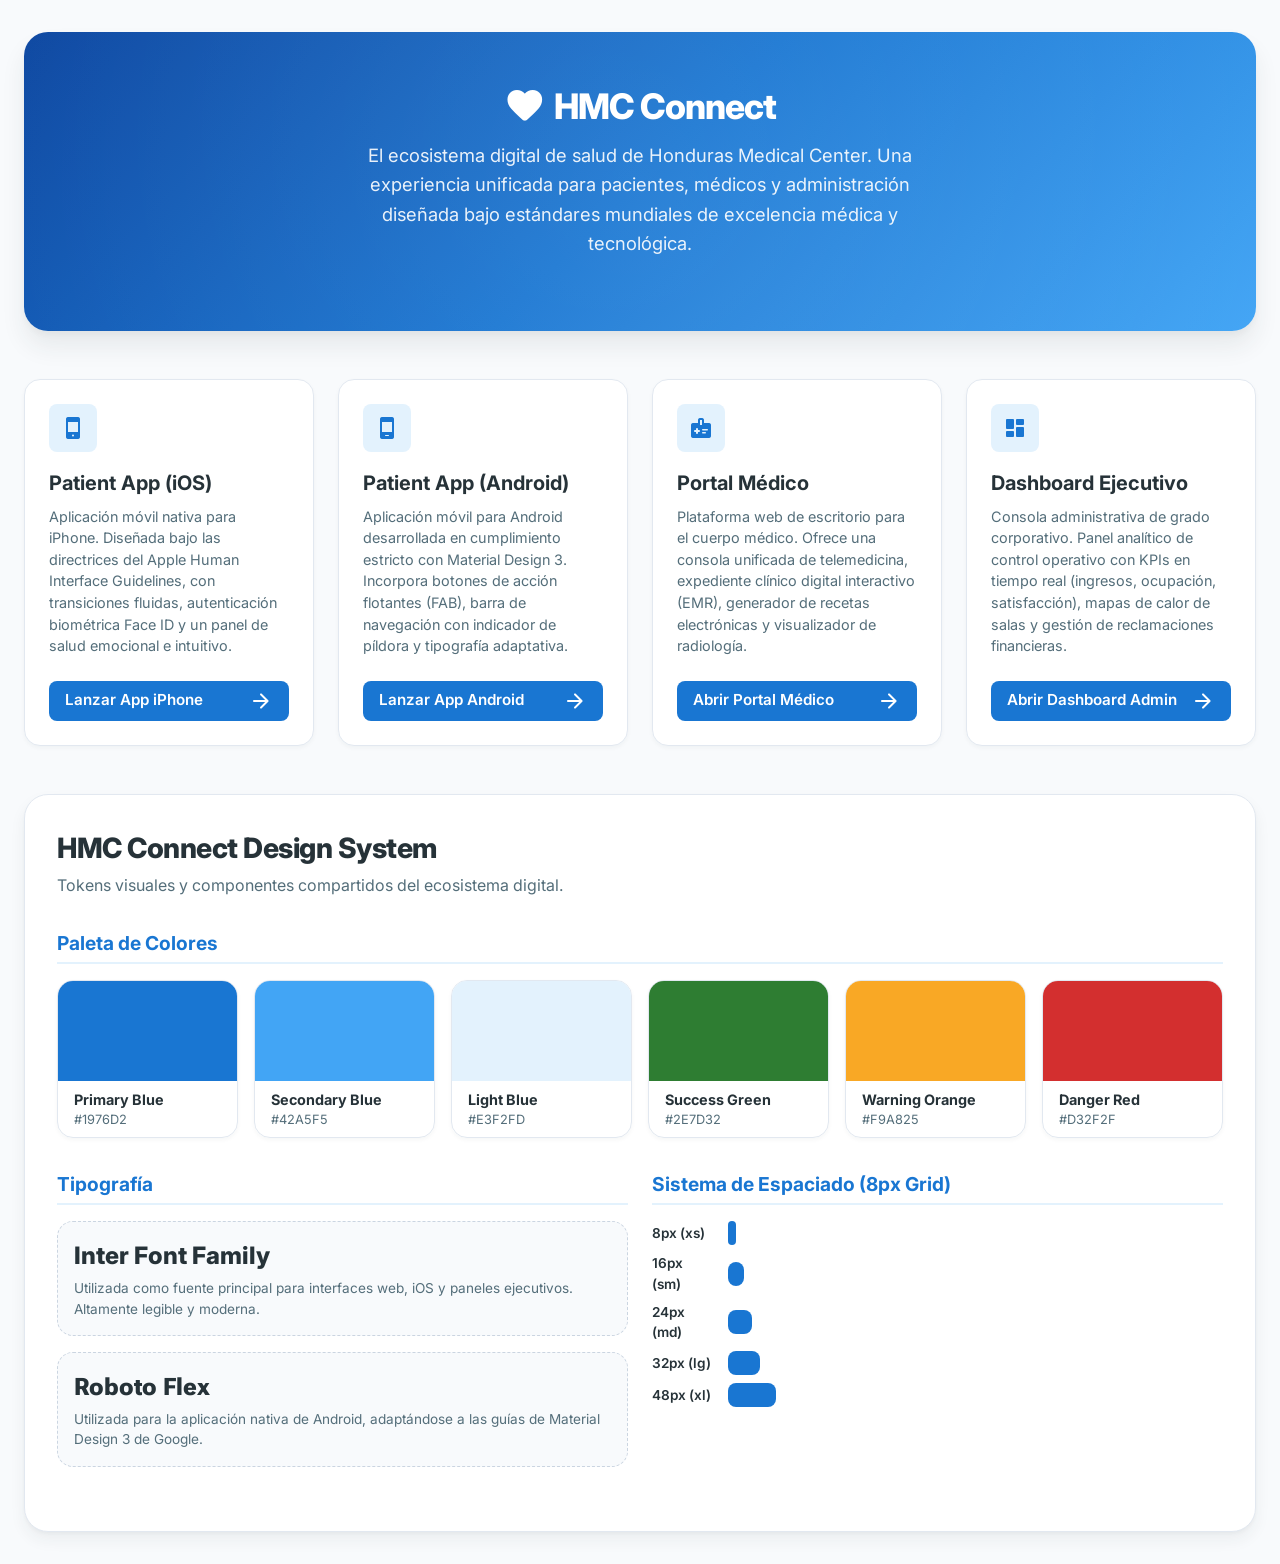
==== index.html @ 4d25a1eb "first commit" ====
<!DOCTYPE html>
<html lang="es">
<head>
  <meta charset="UTF-8">
  <meta name="viewport" content="width=device-width, initial-scale=1.0">
  <title>HMC Connect - Portal de Ecosistema Digital</title>
  <link rel="stylesheet" href="styles/base.css">
  <link rel="stylesheet" href="styles/hub.css">
</head>
<body>
  <div class="hub-container">
    <!-- Corporate Header -->
    <header class="hub-header fade-in">
      <div class="hub-logo">
        <span class="material-symbols-rounded icon">favorite</span>
        HMC Connect
      </div>
      <p class="hub-subtitle">
        El ecosistema digital de salud de Honduras Medical Center. Una experiencia unificada para pacientes, médicos y administración diseñada bajo estándares mundiales de excelencia médica y tecnológica.
      </p>
    </header>

    <!-- Platform Launcher Grid -->
    <main class="hub-grid slide-up">
      <!-- iOS Patient App Card -->
      <section class="hub-card">
        <div class="hub-card-icon">
          <span class="material-symbols-rounded">phone_iphone</span>
        </div>
        <h2 class="hub-card-title">Patient App (iOS)</h2>
        <p class="hub-card-desc">
          Aplicación móvil nativa para iPhone. Diseñada bajo las directrices del Apple Human Interface Guidelines, con transiciones fluidas, autenticación biométrica Face ID y un panel de salud emocional e intuitivo.
        </p>
        <a href="mobile_ios.html" target="_blank" class="hub-card-link ripple-btn">
          Lanzar App iPhone
          <span class="material-symbols-rounded">arrow_forward</span>
        </a>
      </section>

      <!-- Android Patient App Card -->
      <section class="hub-card">
        <div class="hub-card-icon">
          <span class="material-symbols-rounded">phone_android</span>
        </div>
        <h2 class="hub-card-title">Patient App (Android)</h2>
        <p class="hub-card-desc">
          Aplicación móvil para Android desarrollada en cumplimiento estricto con Material Design 3. Incorpora botones de acción flotantes (FAB), barra de navegación con indicador de píldora y tipografía adaptativa.
        </p>
        <a href="mobile_android.html" target="_blank" class="hub-card-link ripple-btn">
          Lanzar App Android
          <span class="material-symbols-rounded">arrow_forward</span>
        </a>
      </section>

      <!-- Physician Portal Card -->
      <section class="hub-card">
        <div class="hub-card-icon">
          <span class="material-symbols-rounded">medical_information</span>
        </div>
        <h2 class="hub-card-title">Portal Médico</h2>
        <p class="hub-card-desc">
          Plataforma web de escritorio para el cuerpo médico. Ofrece una consola unificada de telemedicina, expediente clínico digital interactivo (EMR), generador de recetas electrónicas y visualizador de radiología.
        </p>
        <a href="physician_portal.html" target="_blank" class="hub-card-link ripple-btn">
          Abrir Portal Médico
          <span class="material-symbols-rounded">arrow_forward</span>
        </a>
      </section>

      <!-- Admin Dashboard Card -->
      <section class="hub-card">
        <div class="hub-card-icon">
          <span class="material-symbols-rounded">dashboard</span>
        </div>
        <h2 class="hub-card-title">Dashboard Ejecutivo</h2>
        <p class="hub-card-desc">
          Consola administrativa de grado corporativo. Panel analítico de control operativo con KPIs en tiempo real (ingresos, ocupación, satisfacción), mapas de calor de salas y gestión de reclamaciones financieras.
        </p>
        <a href="admin_dashboard.html" target="_blank" class="hub-card-link ripple-btn">
          Abrir Dashboard Admin
          <span class="material-symbols-rounded">arrow_forward</span>
        </a>
      </section>
    </main>

    <!-- Design System Section -->
    <section class="ds-panel slide-up" style="animation-delay: 0.2s;">
      <h2 class="ds-title">HMC Connect Design System</h2>
      <p class="ds-subtitle">Tokens visuales y componentes compartidos del ecosistema digital.</p>

      <!-- Color Swatches -->
      <h3 class="ds-section-title">Paleta de Colores</h3>
      <div class="ds-color-grid">
        <div class="ds-color-card">
          <div class="ds-color-block" style="background-color: #1976D2;"></div>
          <div class="ds-color-info">
            <div class="ds-color-name">Primary Blue</div>
            <div class="ds-color-hex">#1976D2</div>
          </div>
        </div>
        <div class="ds-color-card">
          <div class="ds-color-block" style="background-color: #42A5F5;"></div>
          <div class="ds-color-info">
            <div class="ds-color-name">Secondary Blue</div>
            <div class="ds-color-hex">#42A5F5</div>
          </div>
        </div>
        <div class="ds-color-card">
          <div class="ds-color-block" style="background-color: #E3F2FD;"></div>
          <div class="ds-color-info">
            <div class="ds-color-name">Light Blue</div>
            <div class="ds-color-hex">#E3F2FD</div>
          </div>
        </div>
        <div class="ds-color-card">
          <div class="ds-color-block" style="background-color: #2E7D32;"></div>
          <div class="ds-color-info">
            <div class="ds-color-name">Success Green</div>
            <div class="ds-color-hex">#2E7D32</div>
          </div>
        </div>
        <div class="ds-color-card">
          <div class="ds-color-block" style="background-color: #F9A825;"></div>
          <div class="ds-color-info">
            <div class="ds-color-name">Warning Orange</div>
            <div class="ds-color-hex">#F9A825</div>
          </div>
        </div>
        <div class="ds-color-card">
          <div class="ds-color-block" style="background-color: #D32F2F;"></div>
          <div class="ds-color-info">
            <div class="ds-color-name">Danger Red</div>
            <div class="ds-color-hex">#D32F2F</div>
          </div>
        </div>
      </div>

      <!-- Typography and Spacing -->
      <div class="ds-typo-grid">
        <div>
          <h3 class="ds-section-title">Tipografía</h3>
          <div class="ds-sample-box mb-md">
            <div class="ds-font-title" style="font-family: var(--font-inter);">Inter Font Family</div>
            <div class="ds-font-sub">Utilizada como fuente principal para interfaces web, iOS y paneles ejecutivos. Altamente legible y moderna.</div>
          </div>
          <div class="ds-sample-box">
            <div class="ds-font-title" style="font-family: var(--font-roboto);">Roboto Flex</div>
            <div class="ds-font-sub">Utilizada para la aplicación nativa de Android, adaptándose a las guías de Material Design 3 de Google.</div>
          </div>
        </div>
        <div>
          <h3 class="ds-section-title">Sistema de Espaciado (8px Grid)</h3>
          <div class="ds-spacer-list">
            <div class="ds-spacer-item">
              <span style="width: 60px; font-weight:600; font-size:0.85rem;">8px (xs)</span>
              <div class="ds-spacer-bar" style="width: 8px;"></div>
            </div>
            <div class="ds-spacer-item">
              <span style="width: 60px; font-weight:600; font-size:0.85rem;">16px (sm)</span>
              <div class="ds-spacer-bar" style="width: 16px;"></div>
            </div>
            <div class="ds-spacer-item">
              <span style="width: 60px; font-weight:600; font-size:0.85rem;">24px (md)</span>
              <div class="ds-spacer-bar" style="width: 24px;"></div>
            </div>
            <div class="ds-spacer-item">
              <span style="width: 60px; font-weight:600; font-size:0.85rem;">32px (lg)</span>
              <div class="ds-spacer-bar" style="width: 32px;"></div>
            </div>
            <div class="ds-spacer-item">
              <span style="width: 60px; font-weight:600; font-size:0.85rem;">48px (xl)</span>
              <div class="ds-spacer-bar" style="width: 48px;"></div>
            </div>
          </div>
        </div>
      </div>
    </section>
  </div>
</body>
</html>
---- styles/base.css ----
@import url('https://fonts.googleapis.com/css2?family=Inter:wght@300;400;500;600;700;800&family=Roboto+Flex:opsz,wght@8..144,100..1000&family=Material+Symbols+Rounded:opsz,wght,FILL,GRAD@20..48,100..700,0..1,-50..200&display=swap');

:root {
  /* HMC Connect Premium Color Palette */
  --primary-blue: #1976D2;
  --secondary-blue: #42A5F5;
  --light-blue: #E3F2FD;
  --success-green: #2E7D32;
  --warning-orange: #F9A825;
  --danger-red: #D32F2F;
  --bg-gray: #F8FAFC;
  --card-bg: #FFFFFF;
  --text-dark: #263238;
  --text-muted: #546E7A;
  --border-color: #E2E8F0;
  
  /* Alert/Status Subtle Tints */
  --success-light: #E8F5E9;
  --warning-light: #FFF8E1;
  --danger-light: #FFEBEE;
  
  /* Elevating Shadows */
  --shadow-sm: 0 2px 4px rgba(38, 50, 56, 0.04);
  --shadow-md: 0 8px 16px rgba(38, 50, 56, 0.06), 0 2px 4px rgba(38, 50, 56, 0.04);
  --shadow-lg: 0 16px 24px rgba(38, 50, 56, 0.08), 0 4px 8px rgba(38, 50, 56, 0.04);
  --shadow-premium: 0 20px 40px rgba(25, 118, 210, 0.08), 0 1px 3px rgba(0,0,0,0.02);
  
  /* Design System Spacing (8px Grid) */
  --space-xs: 4px;
  --space-sm: 8px;
  --space-md: 16px;
  --space-lg: 24px;
  --space-xl: 32px;
  --space-xxl: 48px;
  
  /* Borders & Radius */
  --radius-sm: 8px;
  --radius-md: 16px;
  --radius-lg: 24px;
  --radius-xl: 32px;
  
  /* Font Families */
  --font-inter: 'Inter', -apple-system, BlinkMacSystemFont, sans-serif;
  --font-roboto: 'Roboto Flex', sans-serif;
  
  /* Grid settings */
  --max-width: 1440px;
}

/* Base Styles & Resets */
*, *::before, *::after {
  box-sizing: border-box;
  margin: 0;
  padding: 0;
}

body {
  font-family: var(--font-inter);
  background-color: var(--bg-gray);
  color: var(--text-dark);
  -webkit-font-smoothing: antialiased;
  -moz-osx-font-smoothing: grayscale;
  line-height: 1.5;
  overflow-x: hidden;
}

button, input, select, textarea {
  font-family: inherit;
  font-size: inherit;
  border: none;
  outline: none;
}

button {
  cursor: pointer;
  background: none;
  transition: all 0.25s cubic-bezier(0.4, 0, 0.2, 1);
}

a {
  text-decoration: none;
  color: inherit;
}

/* Glassmorphism Utilities */
.glass {
  background: rgba(255, 255, 255, 0.7);
  backdrop-filter: blur(16px) saturate(120%);
  -webkit-backdrop-filter: blur(16px) saturate(120%);
  border: 1px solid rgba(255, 255, 255, 0.4);
}

.glass-dark {
  background: rgba(38, 50, 56, 0.8);
  backdrop-filter: blur(20px);
  -webkit-backdrop-filter: blur(20px);
  border: 1px solid rgba(255, 255, 255, 0.1);
}

/* Skeleton Loading Animation */
.skeleton {
  background: linear-gradient(90deg, #F1F5F9 25%, #E2E8F0 50%, #F1F5F9 75%);
  background-size: 200% 100%;
  animation: skeleton-loading 1.5s infinite;
  border-radius: var(--radius-sm);
}

@keyframes skeleton-loading {
  0% { background-position: 200% 0; }
  100% { background-position: -200% 0; }
}

/* Heartbeat / Vitals Animation */
@keyframes heartbeat {
  0% { transform: scale(1); }
  14% { transform: scale(1.12); }
  28% { transform: scale(1); }
  42% { transform: scale(1.12); }
  70% { transform: scale(1); }
}

.pulse-icon {
  animation: heartbeat 1.8s infinite ease-in-out;
}

/* Page / Panel Transitions */
.fade-in {
  animation: fadeIn 0.4s cubic-bezier(0.4, 0, 0.2, 1) forwards;
}

.slide-up {
  animation: slideUp 0.5s cubic-bezier(0.16, 1, 0.3, 1) forwards;
}

.slide-in-right {
  animation: slideInRight 0.4s cubic-bezier(0.16, 1, 0.3, 1) forwards;
}

@keyframes fadeIn {
  from { opacity: 0; }
  to { opacity: 1; }
}

@keyframes slideUp {
  from { opacity: 0; transform: translateY(20px); }
  to { opacity: 1; transform: translateY(0); }
}

@keyframes slideInRight {
  from { opacity: 0; transform: translateX(30px); }
  to { opacity: 1; transform: translateX(0); }
}

/* Ripple Animation Utility */
.ripple-btn {
  position: relative;
  overflow: hidden;
}

.ripple-btn::after {
  content: "";
  position: absolute;
  top: 50%;
  left: 50%;
  width: 0;
  height: 0;
  background: rgba(255, 255, 255, 0.3);
  border-radius: 50%;
  transform: translate(-50%, -50%);
  opacity: 0;
  transition: width 0.6s, height 0.6s, opacity 0.6s;
}

.ripple-btn:active::after {
  width: 300px;
  height: 300px;
  opacity: 1;
  transition: 0s;
}

/* Standard Spacing Classes */
.mb-xs { margin-bottom: var(--space-xs); }
.mb-sm { margin-bottom: var(--space-sm); }
.mb-md { margin-bottom: var(--space-md); }
.mb-lg { margin-bottom: var(--space-lg); }
.mb-xl { margin-bottom: var(--space-xl); }

.mt-sm { margin-top: var(--space-sm); }
.mt-md { margin-top: var(--space-md); }
.mt-lg { margin-top: var(--space-lg); }

.p-md { padding: var(--space-md); }
.p-lg { padding: var(--space-lg); }

/* Custom Scrollbar for Premium Feel */
::-webkit-scrollbar {
  width: 6px;
  height: 6px;
}
::-webkit-scrollbar-track {
  background: transparent;
}
::-webkit-scrollbar-thumb {
  background: #CBD5E1;
  border-radius: 4px;
}
::-webkit-scrollbar-thumb:hover {
  background: #94A3B8;
}

/* Material Symbols Adjustments */
.material-symbols-rounded {
  font-variation-settings: 'FILL' 1, 'wght' 400, 'GRAD' 0, 'opsz' 24;
  vertical-align: middle;
}
.material-symbols-rounded.outlined {
  font-variation-settings: 'FILL' 0, 'wght' 400, 'GRAD' 0, 'opsz' 24;
}
---- styles/hub.css ----
/* HMC Connect Launchpad / Hub CSS */
body {
  font-family: var(--font-inter);
  background-color: var(--bg-gray);
  color: var(--text-dark);
}

.hub-container {
  max-width: var(--max-width);
  margin: 0 auto;
  padding: var(--space-xl) var(--space-lg);
}

/* Header & Hero Section */
.hub-header {
  text-align: center;
  margin-bottom: var(--space-xxl);
  padding: var(--space-xxl) var(--space-lg);
  background: linear-gradient(135deg, #0D47A1 0%, #1976D2 50%, #42A5F5 100%);
  border-radius: var(--radius-lg);
  color: #FFFFFF;
  position: relative;
  overflow: hidden;
  box-shadow: var(--shadow-lg);
}

.hub-header::before {
  content: "";
  position: absolute;
  top: -50%;
  left: -50%;
  width: 200%;
  height: 200%;
  background: radial-gradient(circle, rgba(255,255,255,0.08) 0%, transparent 60%);
  pointer-events: none;
}

.hub-logo {
  font-size: 2.2rem;
  font-weight: 800;
  letter-spacing: -1px;
  margin-bottom: var(--space-sm);
  display: flex;
  align-items: center;
  justify-content: center;
  gap: var(--space-sm);
}

.hub-logo span.icon {
  font-size: 2.6rem;
  color: #FFFFFF;
  animation: heartbeat 2s infinite ease-in-out;
}

.hub-subtitle {
  font-size: 1.15rem;
  font-weight: 400;
  opacity: 0.9;
  max-width: 600px;
  margin: 0 auto var(--space-lg);
  line-height: 1.6;
}

/* App Grid Launcher */
.hub-grid {
  display: grid;
  grid-template-columns: repeat(auto-fit, minmax(280px, 1fr));
  gap: var(--space-lg);
  margin-bottom: var(--space-xxl);
}

.hub-card {
  background: var(--card-bg);
  border-radius: var(--radius-md);
  padding: var(--space-lg);
  border: 1px solid var(--border-color);
  box-shadow: var(--shadow-sm);
  transition: all 0.3s cubic-bezier(0.4, 0, 0.2, 1);
  display: flex;
  flex-direction: column;
  position: relative;
}

.hub-card:hover {
  transform: translateY(-8px);
  box-shadow: var(--shadow-lg);
  border-color: var(--secondary-blue);
}

.hub-card-icon {
  width: 48px;
  height: 48px;
  border-radius: var(--radius-sm);
  background-color: var(--light-blue);
  color: var(--primary-blue);
  display: flex;
  align-items: center;
  justify-content: center;
  margin-bottom: var(--space-md);
}

.hub-card-title {
  font-size: 1.25rem;
  font-weight: 700;
  margin-bottom: var(--space-sm);
  color: var(--text-dark);
}

.hub-card-desc {
  font-size: 0.9rem;
  color: var(--text-muted);
  line-height: 1.5;
  margin-bottom: var(--space-lg);
  flex-grow: 1;
}

.hub-card-link {
  display: flex;
  align-items: center;
  justify-content: space-between;
  padding: var(--space-sm) var(--space-md);
  background-color: var(--primary-blue);
  color: #FFFFFF;
  border-radius: var(--radius-sm);
  font-weight: 600;
  font-size: 0.95rem;
  transition: background 0.2s ease;
}

.hub-card-link:hover {
  background-color: #1565C0;
}

/* Design System Showcase Panel */
.ds-panel {
  background-color: var(--card-bg);
  border-radius: var(--radius-lg);
  padding: var(--space-xl);
  border: 1px solid var(--border-color);
  box-shadow: var(--shadow-md);
}

.ds-title {
  font-size: 1.75rem;
  font-weight: 800;
  margin-bottom: var(--space-xs);
  letter-spacing: -0.5px;
}

.ds-subtitle {
  color: var(--text-muted);
  margin-bottom: var(--space-xl);
}

.ds-section-title {
  font-size: 1.2rem;
  font-weight: 700;
  margin-bottom: var(--space-md);
  border-bottom: 2px solid var(--light-blue);
  padding-bottom: var(--space-xs);
  color: var(--primary-blue);
}

.ds-color-grid {
  display: grid;
  grid-template-columns: repeat(auto-fill, minmax(180px, 1fr));
  gap: var(--space-md);
  margin-bottom: var(--space-xl);
}

.ds-color-card {
  border-radius: var(--radius-md);
  overflow: hidden;
  border: 1px solid var(--border-color);
  box-shadow: var(--shadow-sm);
}

.ds-color-block {
  height: 100px;
}

.ds-color-info {
  padding: var(--space-sm) var(--space-md);
}

.ds-color-name {
  font-weight: 700;
  font-size: 0.9rem;
}

.ds-color-hex {
  font-size: 0.8rem;
  color: var(--text-muted);
}

/* Typography and Spacing samples */
.ds-typo-grid {
  display: grid;
  grid-template-columns: 1fr 1fr;
  gap: var(--space-lg);
  margin-bottom: var(--space-xl);
}

@media (max-width: 768px) {
  .ds-typo-grid {
    grid-template-columns: 1fr;
  }
}

.ds-sample-box {
  padding: var(--space-md);
  background-color: var(--bg-gray);
  border-radius: var(--radius-md);
  border: 1px dashed #CBD5E1;
}

.ds-font-title {
  font-size: 1.5rem;
  font-weight: 800;
  margin-bottom: var(--space-xs);
}

.ds-font-sub {
  font-size: 0.85rem;
  color: var(--text-muted);
}

.ds-spacer-list {
  display: flex;
  flex-direction: column;
  gap: var(--space-sm);
}

.ds-spacer-item {
  display: flex;
  align-items: center;
  gap: var(--space-md);
}

.ds-spacer-bar {
  height: 24px;
  background-color: var(--primary-blue);
  border-radius: var(--radius-sm);
}
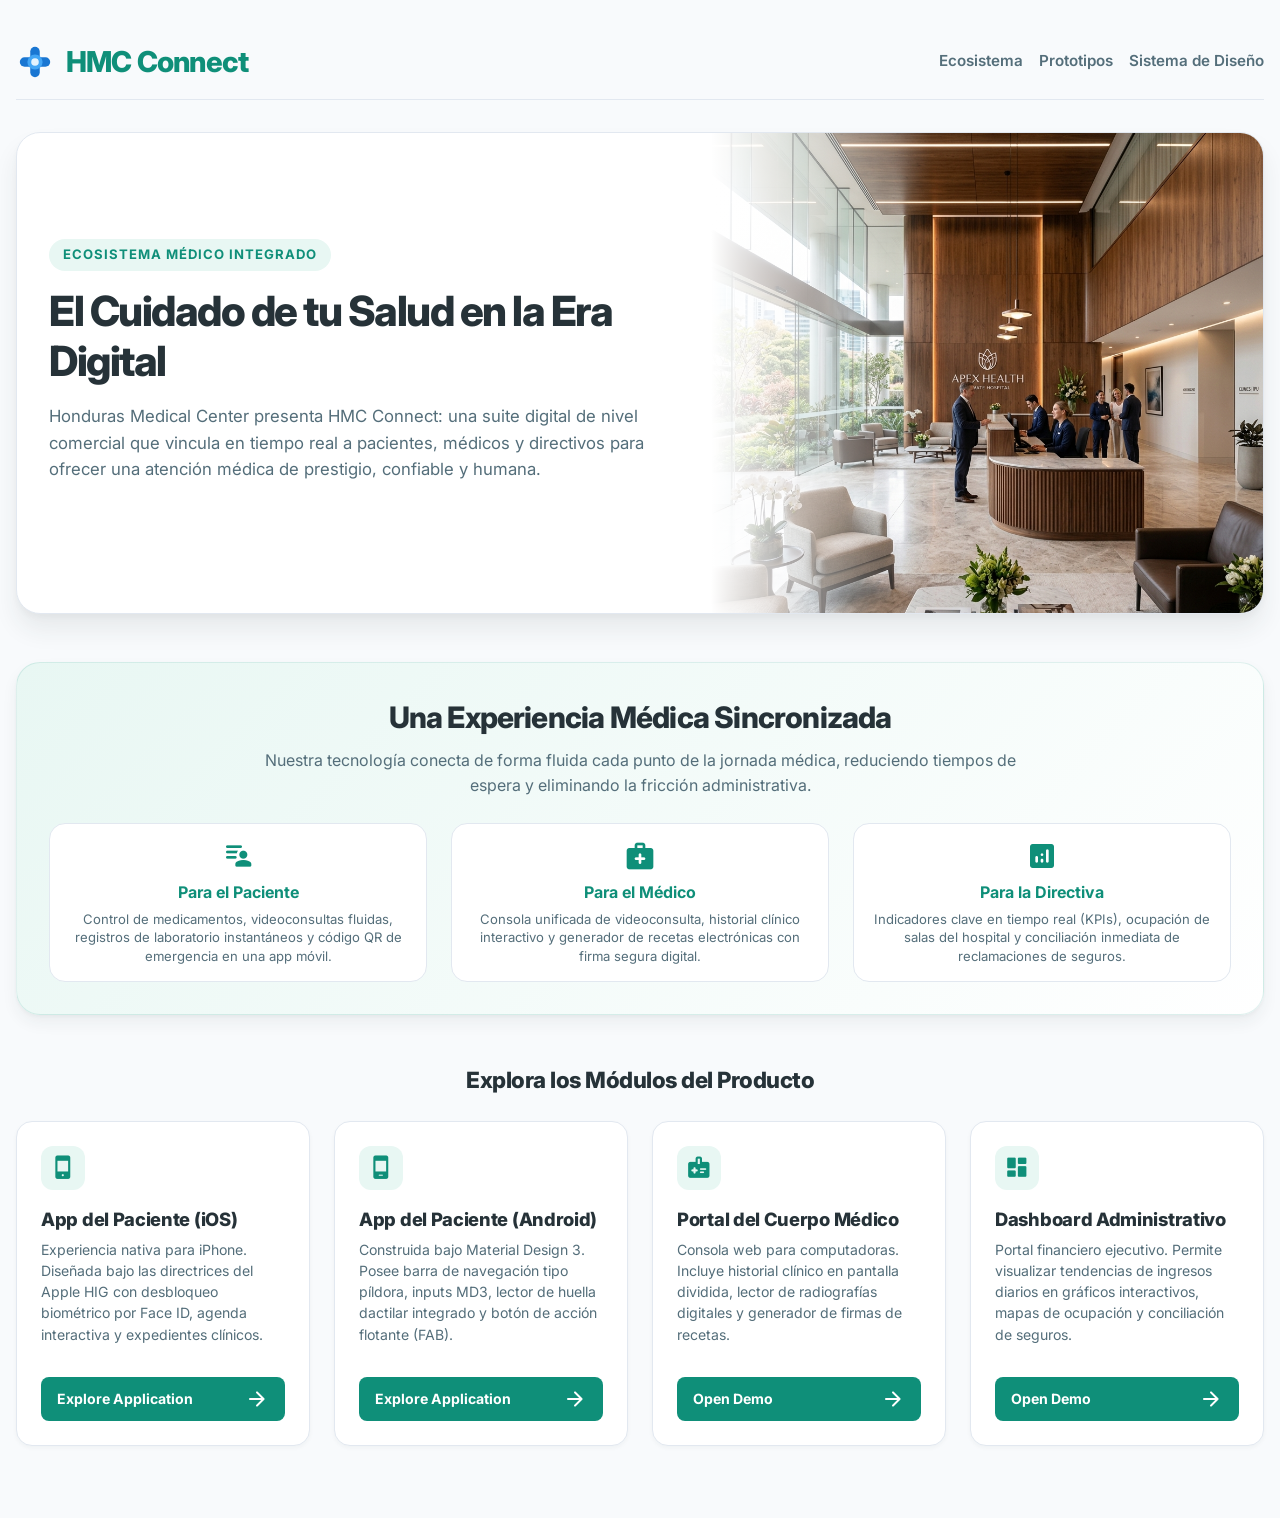
==== commit f42a6e73: "cambio de colores" ====
--- a/index.html
+++ b/index.html
@@ -3,177 +3,137 @@
 <head>
   <meta charset="UTF-8">
   <meta name="viewport" content="width=device-width, initial-scale=1.0">
-  <title>HMC Connect - Portal de Ecosistema Digital</title>
+  <title>HMC Connect - Ecosistema de Salud Digital</title>
   <link rel="stylesheet" href="styles/base.css">
   <link rel="stylesheet" href="styles/hub.css">
 </head>
 <body>
   <div class="hub-container">
-    <!-- Corporate Header -->
-    <header class="hub-header fade-in">
-      <div class="hub-logo">
-        <span class="material-symbols-rounded icon">favorite</span>
+    <!-- Premium Navigation Bar -->
+    <header class="hub-nav-bar fade-in">
+      <div class="hmc-brand-logo">
+        <svg class="hmc-logo-svg" viewBox="0 0 40 40" fill="none" xmlns="http://www.w3.org/2000/svg">
+          <!-- Premium Brand Logo: Interlocking Medical Cross and Circles -->
+          <rect x="15" y="4" width="10" height="32" rx="5" fill="#1976D2" />
+          <rect x="4" y="15" width="32" height="10" rx="5" fill="#1976D2" />
+          <circle cx="20" cy="20" r="8" fill="#42A5F5" />
+          <circle cx="20" cy="20" r="4" fill="#E3F2FD" />
+        </svg>
         HMC Connect
       </div>
-      <p class="hub-subtitle">
-        El ecosistema digital de salud de Honduras Medical Center. Una experiencia unificada para pacientes, médicos y administración diseñada bajo estándares mundiales de excelencia médica y tecnológica.
-      </p>
+      <nav class="hub-nav-links">
+        <a href="#ecosystem">Ecosistema</a>
+        <a href="#demos">Prototipos</a>
+        <a href="#design-system">Sistema de Diseño</a>
+      </nav>
     </header>
 
-    <!-- Platform Launcher Grid -->
-    <main class="hub-grid slide-up">
-      <!-- iOS Patient App Card -->
-      <section class="hub-card">
-        <div class="hub-card-icon">
-          <span class="material-symbols-rounded">phone_iphone</span>
+    <!-- Large Hero Section with Real Photography -->
+    <section class="hero-section slide-up">
+      <div class="hero-content">
+        <span class="hero-tag">Ecosistema Médico Integrado</span>
+        <h1 class="hero-headline">El Cuidado de tu Salud en la Era Digital</h1>
+        <p class="hero-description">
+          Honduras Medical Center presenta HMC Connect: una suite digital de nivel comercial que vincula en tiempo real a pacientes, médicos y directivos para ofrecer una atención médica de prestigio, confiable y humana.
+        </p>
+      </div>
+      <div class="hero-image-wrapper">
+        <img class="hero-image" src="assets/hospital_hero.png" alt="HMC Hospital Lobby">
+        <div class="hero-image-overlay"></div>
+      </div>
+    </section>
+
+    <!-- Section 1: Ecosystem Overview -->
+    <section class="connectivity-panel slide-up" id="ecosystem" style="animation-delay: 0.1s;">
+      <div class="intro-section" style="margin-bottom: var(--space-md);">
+        <h2 class="section-title">Una Experiencia Médica Sincronizada</h2>
+        <p class="section-subtitle">
+          Nuestra tecnología conecta de forma fluida cada punto de la jornada médica, reduciendo tiempos de espera y eliminando la fricción administrativa.
+        </p>
+      </div>
+      <div class="connectivity-grid">
+        <div class="conn-item">
+          <span class="material-symbols-rounded" style="font-size:2rem; color:var(--primary-blue); margin-bottom:8px;">patient_list</span>
+          <h4>Para el Paciente</h4>
+          <p>Control de medicamentos, videoconsultas fluidas, registros de laboratorio instantáneos y código QR de emergencia en una app móvil.</p>
         </div>
-        <h2 class="hub-card-title">Patient App (iOS)</h2>
-        <p class="hub-card-desc">
-          Aplicación móvil nativa para iPhone. Diseñada bajo las directrices del Apple Human Interface Guidelines, con transiciones fluidas, autenticación biométrica Face ID y un panel de salud emocional e intuitivo.
-        </p>
-        <a href="mobile_ios.html" target="_blank" class="hub-card-link ripple-btn">
-          Lanzar App iPhone
-          <span class="material-symbols-rounded">arrow_forward</span>
-        </a>
-      </section>
-
-      <!-- Android Patient App Card -->
-      <section class="hub-card">
-        <div class="hub-card-icon">
-          <span class="material-symbols-rounded">phone_android</span>
+        <div class="conn-item">
+          <span class="material-symbols-rounded" style="font-size:2rem; color:var(--primary-blue); margin-bottom:8px;">medical_services</span>
+          <h4>Para el Médico</h4>
+          <p>Consola unificada de videoconsulta, historial clínico interactivo y generador de recetas electrónicas con firma segura digital.</p>
         </div>
-        <h2 class="hub-card-title">Patient App (Android)</h2>
-        <p class="hub-card-desc">
-          Aplicación móvil para Android desarrollada en cumplimiento estricto con Material Design 3. Incorpora botones de acción flotantes (FAB), barra de navegación con indicador de píldora y tipografía adaptativa.
-        </p>
-        <a href="mobile_android.html" target="_blank" class="hub-card-link ripple-btn">
-          Lanzar App Android
-          <span class="material-symbols-rounded">arrow_forward</span>
-        </a>
-      </section>
-
-      <!-- Physician Portal Card -->
-      <section class="hub-card">
-        <div class="hub-card-icon">
-          <span class="material-symbols-rounded">medical_information</span>
-        </div>
-        <h2 class="hub-card-title">Portal Médico</h2>
-        <p class="hub-card-desc">
-          Plataforma web de escritorio para el cuerpo médico. Ofrece una consola unificada de telemedicina, expediente clínico digital interactivo (EMR), generador de recetas electrónicas y visualizador de radiología.
-        </p>
-        <a href="physician_portal.html" target="_blank" class="hub-card-link ripple-btn">
-          Abrir Portal Médico
-          <span class="material-symbols-rounded">arrow_forward</span>
-        </a>
-      </section>
-
-      <!-- Admin Dashboard Card -->
-      <section class="hub-card">
-        <div class="hub-card-icon">
-          <span class="material-symbols-rounded">dashboard</span>
-        </div>
-        <h2 class="hub-card-title">Dashboard Ejecutivo</h2>
-        <p class="hub-card-desc">
-          Consola administrativa de grado corporativo. Panel analítico de control operativo con KPIs en tiempo real (ingresos, ocupación, satisfacción), mapas de calor de salas y gestión de reclamaciones financieras.
-        </p>
-        <a href="admin_dashboard.html" target="_blank" class="hub-card-link ripple-btn">
-          Abrir Dashboard Admin
-          <span class="material-symbols-rounded">arrow_forward</span>
-        </a>
-      </section>
-    </main>
-
-    <!-- Design System Section -->
-    <section class="ds-panel slide-up" style="animation-delay: 0.2s;">
-      <h2 class="ds-title">HMC Connect Design System</h2>
-      <p class="ds-subtitle">Tokens visuales y componentes compartidos del ecosistema digital.</p>
-
-      <!-- Color Swatches -->
-      <h3 class="ds-section-title">Paleta de Colores</h3>
-      <div class="ds-color-grid">
-        <div class="ds-color-card">
-          <div class="ds-color-block" style="background-color: #1976D2;"></div>
-          <div class="ds-color-info">
-            <div class="ds-color-name">Primary Blue</div>
-            <div class="ds-color-hex">#1976D2</div>
-          </div>
-        </div>
-        <div class="ds-color-card">
-          <div class="ds-color-block" style="background-color: #42A5F5;"></div>
-          <div class="ds-color-info">
-            <div class="ds-color-name">Secondary Blue</div>
-            <div class="ds-color-hex">#42A5F5</div>
-          </div>
-        </div>
-        <div class="ds-color-card">
-          <div class="ds-color-block" style="background-color: #E3F2FD;"></div>
-          <div class="ds-color-info">
-            <div class="ds-color-name">Light Blue</div>
-            <div class="ds-color-hex">#E3F2FD</div>
-          </div>
-        </div>
-        <div class="ds-color-card">
-          <div class="ds-color-block" style="background-color: #2E7D32;"></div>
-          <div class="ds-color-info">
-            <div class="ds-color-name">Success Green</div>
-            <div class="ds-color-hex">#2E7D32</div>
-          </div>
-        </div>
-        <div class="ds-color-card">
-          <div class="ds-color-block" style="background-color: #F9A825;"></div>
-          <div class="ds-color-info">
-            <div class="ds-color-name">Warning Orange</div>
-            <div class="ds-color-hex">#F9A825</div>
-          </div>
-        </div>
-        <div class="ds-color-card">
-          <div class="ds-color-block" style="background-color: #D32F2F;"></div>
-          <div class="ds-color-info">
-            <div class="ds-color-name">Danger Red</div>
-            <div class="ds-color-hex">#D32F2F</div>
-          </div>
+        <div class="conn-item">
+          <span class="material-symbols-rounded" style="font-size:2rem; color:var(--primary-blue); margin-bottom:8px;">analytics</span>
+          <h4>Para la Directiva</h4>
+          <p>Indicadores clave en tiempo real (KPIs), ocupación de salas del hospital y conciliación inmediata de reclamaciones de seguros.</p>
         </div>
       </div>
+    </section>
 
-      <!-- Typography and Spacing -->
-      <div class="ds-typo-grid">
-        <div>
-          <h3 class="ds-section-title">Tipografía</h3>
-          <div class="ds-sample-box mb-md">
-            <div class="ds-font-title" style="font-family: var(--font-inter);">Inter Font Family</div>
-            <div class="ds-font-sub">Utilizada como fuente principal para interfaces web, iOS y paneles ejecutivos. Altamente legible y moderna.</div>
+    <!-- Section 2: Product Demos -->
+    <section id="demos" style="margin-bottom: var(--space-xxl);">
+      <h2 class="cards-row-title">Explora los Módulos del Producto</h2>
+      <main class="hub-grid">
+        <!-- iOS App -->
+        <article class="hub-card">
+          <div class="hub-card-top">
+            <div class="hub-card-icon">
+              <span class="material-symbols-rounded">phone_iphone</span>
+            </div>
+            <h3 class="hub-card-title">App del Paciente (iOS)</h3>
+            <p class="hub-card-desc">Experiencia nativa para iPhone. Diseñada bajo las directrices del Apple HIG con desbloqueo biométrico por Face ID, agenda interactiva y expedientes clínicos.</p>
           </div>
-          <div class="ds-sample-box">
-            <div class="ds-font-title" style="font-family: var(--font-roboto);">Roboto Flex</div>
-            <div class="ds-font-sub">Utilizada para la aplicación nativa de Android, adaptándose a las guías de Material Design 3 de Google.</div>
+          <a href="mobile_ios.html" target="_blank" class="hub-card-link ripple-btn">
+            Explore Application
+            <span class="material-symbols-rounded">arrow_forward</span>
+          </a>
+        </article>
+
+        <!-- Android App -->
+        <article class="hub-card">
+          <div class="hub-card-top">
+            <div class="hub-card-icon">
+              <span class="material-symbols-rounded">phone_android</span>
+            </div>
+            <h3 class="hub-card-title">App del Paciente (Android)</h3>
+            <p class="hub-card-desc">Construida bajo Material Design 3. Posee barra de navegación tipo píldora, inputs MD3, lector de huella dactilar integrado y botón de acción flotante (FAB).</p>
           </div>
-        </div>
-        <div>
-          <h3 class="ds-section-title">Sistema de Espaciado (8px Grid)</h3>
-          <div class="ds-spacer-list">
-            <div class="ds-spacer-item">
-              <span style="width: 60px; font-weight:600; font-size:0.85rem;">8px (xs)</span>
-              <div class="ds-spacer-bar" style="width: 8px;"></div>
+          <a href="mobile_android.html" target="_blank" class="hub-card-link ripple-btn">
+            Explore Application
+            <span class="material-symbols-rounded">arrow_forward</span>
+          </a>
+        </article>
+
+        <!-- Physician Portal -->
+        <article class="hub-card">
+          <div class="hub-card-top">
+            <div class="hub-card-icon">
+              <span class="material-symbols-rounded">medical_information</span>
             </div>
-            <div class="ds-spacer-item">
-              <span style="width: 60px; font-weight:600; font-size:0.85rem;">16px (sm)</span>
-              <div class="ds-spacer-bar" style="width: 16px;"></div>
+            <h3 class="hub-card-title">Portal del Cuerpo Médico</h3>
+            <p class="hub-card-desc">Consola web para computadoras. Incluye historial clínico en pantalla dividida, lector de radiografías digitales y generador de firmas de recetas.</p>
+          </div>
+          <a href="physician_portal.html" target="_blank" class="hub-card-link ripple-btn">
+            Open Demo
+            <span class="material-symbols-rounded">arrow_forward</span>
+          </a>
+        </article>
+
+        <!-- Admin Dashboard -->
+        <article class="hub-card">
+          <div class="hub-card-top">
+            <div class="hub-card-icon">
+              <span class="material-symbols-rounded">dashboard</span>
             </div>
-            <div class="ds-spacer-item">
-              <span style="width: 60px; font-weight:600; font-size:0.85rem;">24px (md)</span>
-              <div class="ds-spacer-bar" style="width: 24px;"></div>
-            </div>
-            <div class="ds-spacer-item">
-              <span style="width: 60px; font-weight:600; font-size:0.85rem;">32px (lg)</span>
-              <div class="ds-spacer-bar" style="width: 32px;"></div>
-            </div>
-            <div class="ds-spacer-item">
-              <span style="width: 60px; font-weight:600; font-size:0.85rem;">48px (xl)</span>
-              <div class="ds-spacer-bar" style="width: 48px;"></div>
-            </div>
+            <h3 class="hub-card-title">Dashboard Administrativo</h3>
+            <p class="hub-card-desc">Portal financiero ejecutivo. Permite visualizar tendencias de ingresos diarios en gráficos interactivos, mapas de ocupación y conciliación de seguros.</p>
           </div>
-        </div>
-      </div>
+          <a href="admin_dashboard.html" target="_blank" class="hub-card-link ripple-btn">
+            Open Demo
+            <span class="material-symbols-rounded">arrow_forward</span>
+          </a>
+        </article>
+      </main>
     </section>
   </div>
 </body>
--- a/styles/base.css
+++ b/styles/base.css
@@ -1,10 +1,15 @@
 @import url('https://fonts.googleapis.com/css2?family=Inter:wght@300;400;500;600;700;800&family=Roboto+Flex:opsz,wght@8..144,100..1000&family=Material+Symbols+Rounded:opsz,wght,FILL,GRAD@20..48,100..700,0..1,-50..200&display=swap');
 
 :root {
-  /* HMC Connect Premium Color Palette */
-  --primary-blue: #1976D2;
-  --secondary-blue: #42A5F5;
-  --light-blue: #E3F2FD;
+  /* HMC Connect Premium Color Palette (Unified HMC Green Design System) */
+  --primary: #0F8F79;        /* Verde HMC */
+  --primary-dark: #0A6D5E;   /* Verde Oscuro HMC */
+  --primary-light: #E8F7F3;  /* Verde Claro HMC */
+
+  --primary-blue: var(--primary);
+  --secondary-blue: var(--primary-dark);
+  --light-blue: var(--primary-light);
+
   --success-green: #2E7D32;
   --warning-orange: #F9A825;
   --danger-red: #D32F2F;
@@ -216,3 +221,8 @@
 .material-symbols-rounded.outlined {
   font-variation-settings: 'FILL' 0, 'wght' 400, 'GRAD' 0, 'opsz' 24;
 }
+
+/* Global display utility class */
+.hidden {
+  display: none !important;
+}
--- a/styles/hub.css
+++ b/styles/hub.css
@@ -1,4 +1,5 @@
-/* HMC Connect Launchpad / Hub CSS */
+/* Refined HMC Connect Launchpad / Hub CSS - Iteration 2 */
+
 body {
   font-family: var(--font-inter);
   background-color: var(--bg-gray);
@@ -8,63 +9,169 @@
 .hub-container {
   max-width: var(--max-width);
   margin: 0 auto;
-  padding: var(--space-xl) var(--space-lg);
-}
-
-/* Header & Hero Section */
-.hub-header {
+  padding: var(--space-lg) var(--space-md);
+}
+
+/* Premium Brand Logo */
+.hmc-logo-svg {
+  height: 38px;
+  vertical-align: middle;
+}
+
+.hmc-brand-logo {
+  display: flex;
+  align-items: center;
+  gap: 12px;
+  font-weight: 800;
+  font-size: 1.8rem;
+  letter-spacing: -0.8px;
+  color: var(--primary-blue);
+}
+
+/* Header & Navigation Bar */
+.hub-nav-bar {
+  display: flex;
+  justify-content: space-between;
+  align-items: center;
+  padding: 16px 0;
+  margin-bottom: var(--space-xl);
+  border-bottom: 1px solid var(--border-color);
+}
+
+.hub-nav-links {
+  display: flex;
+  gap: var(--space-md);
+  font-size: 0.95rem;
+  font-weight: 600;
+  color: var(--text-muted);
+}
+
+.hub-nav-links a:hover {
+  color: var(--primary-blue);
+}
+
+/* Refined Hero Banner Section */
+.hero-section {
+  display: grid;
+  grid-template-columns: 1.2fr 1fr;
+  gap: var(--space-xl);
+  align-items: center;
+  background-color: #FFFFFF;
+  border-radius: var(--radius-lg);
+  overflow: hidden;
+  box-shadow: var(--shadow-lg);
+  margin-bottom: var(--space-xxl);
+  border: 1px solid var(--border-color);
+}
+
+@media (max-width: 900px) {
+  .hero-section {
+    grid-template-columns: 1fr;
+  }
+}
+
+.hero-content {
+  padding: var(--space-xxl) var(--space-xl);
+  display: flex;
+  flex-direction: column;
+  justify-content: center;
+}
+
+.hero-tag {
+  display: inline-block;
+  background-color: var(--light-blue);
+  color: var(--primary-blue);
+  font-weight: 700;
+  font-size: 0.82rem;
+  text-transform: uppercase;
+  letter-spacing: 1px;
+  padding: 6px 14px;
+  border-radius: 20px;
+  align-self: flex-start;
+  margin-bottom: var(--space-md);
+}
+
+.hero-headline {
+  font-size: 2.6rem;
+  font-weight: 800;
+  line-height: 1.2;
+  letter-spacing: -1.5px;
+  color: var(--text-dark);
+  margin-bottom: var(--space-md);
+}
+
+.hero-description {
+  font-size: 1.05rem;
+  color: var(--text-muted);
+  line-height: 1.6;
+  margin-bottom: var(--space-lg);
+}
+
+.hero-image-wrapper {
+  height: 480px;
+  position: relative;
+}
+
+@media (max-width: 900px) {
+  .hero-image-wrapper {
+    height: 300px;
+  }
+}
+
+.hero-image {
+  width: 100%;
+  height: 100%;
+  object-fit: cover;
+}
+
+.hero-image-overlay {
+  position: absolute;
+  top: 0; left: 0; right: 0; bottom: 0;
+  background: linear-gradient(90deg, #FFFFFF 0%, transparent 40%, transparent 100%);
+}
+
+@media (max-width: 900px) {
+  .hero-image-overlay {
+    background: linear-gradient(180deg, #FFFFFF 0%, transparent 40%);
+  }
+}
+
+/* Ecosystem Intro Section */
+.intro-section {
   text-align: center;
   margin-bottom: var(--space-xxl);
-  padding: var(--space-xxl) var(--space-lg);
-  background: linear-gradient(135deg, #0D47A1 0%, #1976D2 50%, #42A5F5 100%);
-  border-radius: var(--radius-lg);
-  color: #FFFFFF;
-  position: relative;
-  overflow: hidden;
-  box-shadow: var(--shadow-lg);
-}
-
-.hub-header::before {
-  content: "";
-  position: absolute;
-  top: -50%;
-  left: -50%;
-  width: 200%;
-  height: 200%;
-  background: radial-gradient(circle, rgba(255,255,255,0.08) 0%, transparent 60%);
-  pointer-events: none;
-}
-
-.hub-logo {
-  font-size: 2.2rem;
-  font-weight: 800;
-  letter-spacing: -1px;
+  max-width: 800px;
+  margin-left: auto;
+  margin-right: auto;
+}
+
+.section-title {
+  font-size: 1.85rem;
+  font-weight: 800;
+  letter-spacing: -0.8px;
+  color: var(--text-dark);
   margin-bottom: var(--space-sm);
-  display: flex;
-  align-items: center;
-  justify-content: center;
-  gap: var(--space-sm);
-}
-
-.hub-logo span.icon {
-  font-size: 2.6rem;
-  color: #FFFFFF;
-  animation: heartbeat 2s infinite ease-in-out;
-}
-
-.hub-subtitle {
-  font-size: 1.15rem;
-  font-weight: 400;
-  opacity: 0.9;
-  max-width: 600px;
-  margin: 0 auto var(--space-lg);
+}
+
+.section-subtitle {
+  font-size: 1rem;
+  color: var(--text-muted);
   line-height: 1.6;
 }
 
-/* App Grid Launcher */
+/* Platform Cards layout */
+.cards-row-title {
+  font-size: 1.4rem;
+  font-weight: 800;
+  letter-spacing: -0.5px;
+  margin-bottom: var(--space-lg);
+  color: var(--text-dark);
+  text-align: center;
+}
+
 .hub-grid {
   display: grid;
-  grid-template-columns: repeat(auto-fit, minmax(280px, 1fr));
+  grid-template-columns: repeat(auto-fit, minmax(260px, 1fr));
   gap: var(--space-lg);
   margin-bottom: var(--space-xxl);
 }
@@ -78,19 +185,23 @@
   transition: all 0.3s cubic-bezier(0.4, 0, 0.2, 1);
   display: flex;
   flex-direction: column;
-  position: relative;
+  justify-content: space-between;
 }
 
 .hub-card:hover {
-  transform: translateY(-8px);
+  transform: translateY(-6px);
   box-shadow: var(--shadow-lg);
   border-color: var(--secondary-blue);
 }
 
+.hub-card-top {
+  margin-bottom: var(--space-md);
+}
+
 .hub-card-icon {
-  width: 48px;
-  height: 48px;
-  border-radius: var(--radius-sm);
+  width: 44px;
+  height: 44px;
+  border-radius: 12px;
   background-color: var(--light-blue);
   color: var(--primary-blue);
   display: flex;
@@ -99,146 +210,92 @@
   margin-bottom: var(--space-md);
 }
 
+.hub-card-icon span {
+  font-size: 1.6rem;
+}
+
 .hub-card-title {
-  font-size: 1.25rem;
-  font-weight: 700;
-  margin-bottom: var(--space-sm);
-  color: var(--text-dark);
+  font-size: 1.15rem;
+  font-weight: 800;
+  margin-bottom: 6px;
+  color: var(--text-dark);
+  letter-spacing: -0.3px;
 }
 
 .hub-card-desc {
-  font-size: 0.9rem;
+  font-size: 0.88rem;
   color: var(--text-muted);
   line-height: 1.5;
-  margin-bottom: var(--space-lg);
-  flex-grow: 1;
 }
 
 .hub-card-link {
   display: flex;
   align-items: center;
   justify-content: space-between;
-  padding: var(--space-sm) var(--space-md);
+  padding: 10px var(--space-md);
   background-color: var(--primary-blue);
   color: #FFFFFF;
-  border-radius: var(--radius-sm);
-  font-weight: 600;
-  font-size: 0.95rem;
+  border-radius: 8px;
+  font-weight: 700;
+  font-size: 0.88rem;
   transition: background 0.2s ease;
+  margin-top: var(--space-md);
 }
 
 .hub-card-link:hover {
-  background-color: #1565C0;
-}
-
-/* Design System Showcase Panel */
+  background-color: var(--secondary-blue);
+}
+
+/* Ecosystem connectivity illustration area */
+.connectivity-panel {
+  background: linear-gradient(135deg, var(--light-blue) 0%, #FFFFFF 100%);
+  border: 1px solid rgba(15,143,121,0.12);
+  border-radius: var(--radius-lg);
+  padding: var(--space-xl);
+  margin-bottom: var(--space-xxl);
+  box-shadow: var(--shadow-md);
+}
+
+.connectivity-grid {
+  display: grid;
+  grid-template-columns: 1fr 1fr 1fr;
+  gap: var(--space-lg);
+  margin-top: var(--space-lg);
+}
+
+@media (max-width: 768px) {
+  .connectivity-grid {
+    grid-template-columns: 1fr;
+  }
+}
+
+.conn-item {
+  background-color: #FFFFFF;
+  border-radius: var(--radius-md);
+  padding: var(--space-md);
+  border: 1px solid var(--border-color);
+  text-align: center;
+}
+
+.conn-item h4 {
+  font-weight: 700;
+  font-size: 1rem;
+  margin-bottom: 6px;
+  color: var(--primary-blue);
+}
+
+.conn-item p {
+  font-size: 0.82rem;
+  color: var(--text-muted);
+  line-height: 1.4;
+}
+
+/* Design System styling moved low */
 .ds-panel {
-  background-color: var(--card-bg);
+  background-color: #FFFFFF;
   border-radius: var(--radius-lg);
   padding: var(--space-xl);
   border: 1px solid var(--border-color);
-  box-shadow: var(--shadow-md);
-}
-
-.ds-title {
-  font-size: 1.75rem;
-  font-weight: 800;
-  margin-bottom: var(--space-xs);
-  letter-spacing: -0.5px;
-}
-
-.ds-subtitle {
-  color: var(--text-muted);
-  margin-bottom: var(--space-xl);
-}
-
-.ds-section-title {
-  font-size: 1.2rem;
-  font-weight: 700;
-  margin-bottom: var(--space-md);
-  border-bottom: 2px solid var(--light-blue);
-  padding-bottom: var(--space-xs);
-  color: var(--primary-blue);
-}
-
-.ds-color-grid {
-  display: grid;
-  grid-template-columns: repeat(auto-fill, minmax(180px, 1fr));
-  gap: var(--space-md);
-  margin-bottom: var(--space-xl);
-}
-
-.ds-color-card {
-  border-radius: var(--radius-md);
-  overflow: hidden;
-  border: 1px solid var(--border-color);
   box-shadow: var(--shadow-sm);
-}
-
-.ds-color-block {
-  height: 100px;
-}
-
-.ds-color-info {
-  padding: var(--space-sm) var(--space-md);
-}
-
-.ds-color-name {
-  font-weight: 700;
-  font-size: 0.9rem;
-}
-
-.ds-color-hex {
-  font-size: 0.8rem;
-  color: var(--text-muted);
-}
-
-/* Typography and Spacing samples */
-.ds-typo-grid {
-  display: grid;
-  grid-template-columns: 1fr 1fr;
-  gap: var(--space-lg);
-  margin-bottom: var(--space-xl);
-}
-
-@media (max-width: 768px) {
-  .ds-typo-grid {
-    grid-template-columns: 1fr;
-  }
-}
-
-.ds-sample-box {
-  padding: var(--space-md);
-  background-color: var(--bg-gray);
-  border-radius: var(--radius-md);
-  border: 1px dashed #CBD5E1;
-}
-
-.ds-font-title {
-  font-size: 1.5rem;
-  font-weight: 800;
-  margin-bottom: var(--space-xs);
-}
-
-.ds-font-sub {
-  font-size: 0.85rem;
-  color: var(--text-muted);
-}
-
-.ds-spacer-list {
-  display: flex;
-  flex-direction: column;
-  gap: var(--space-sm);
-}
-
-.ds-spacer-item {
-  display: flex;
-  align-items: center;
-  gap: var(--space-md);
-}
-
-.ds-spacer-bar {
-  height: 24px;
-  background-color: var(--primary-blue);
-  border-radius: var(--radius-sm);
-}
+  margin-top: var(--space-xxl);
+}
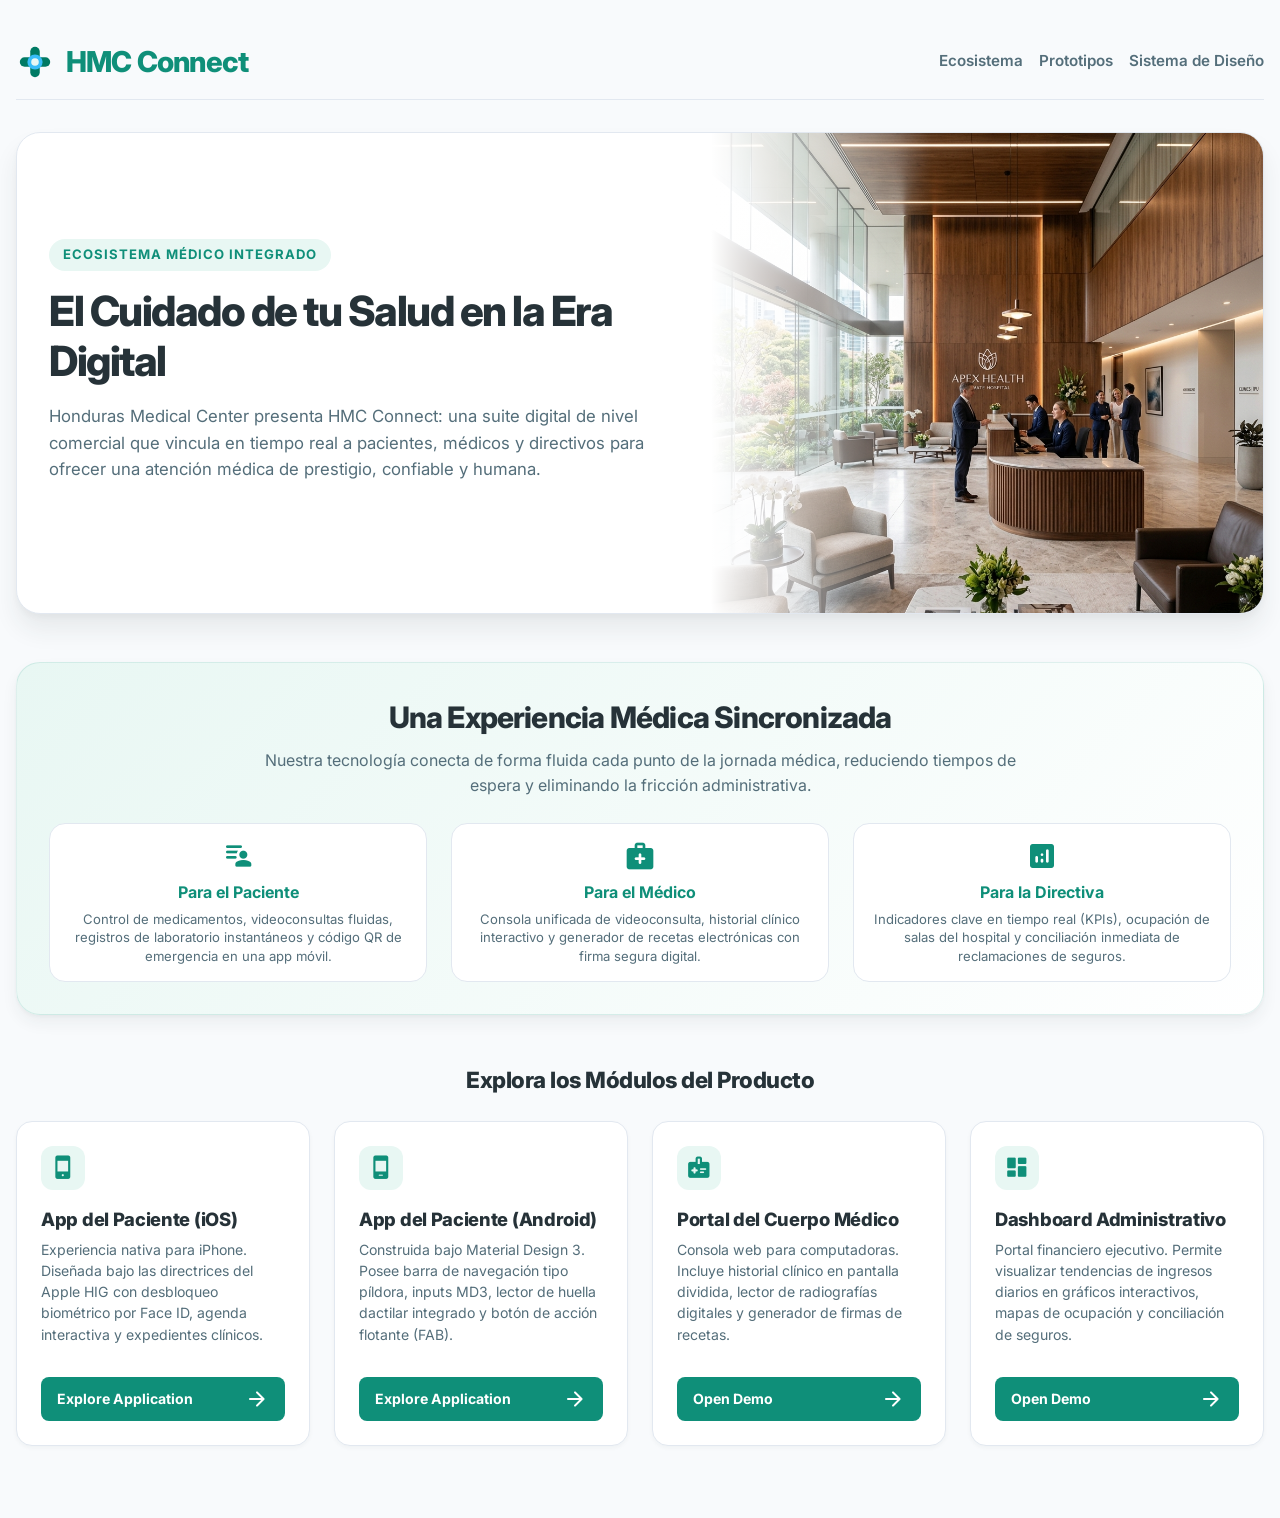
==== commit cccec1ac: "login" ====
--- a/index.html
+++ b/index.html
@@ -14,10 +14,10 @@
       <div class="hmc-brand-logo">
         <svg class="hmc-logo-svg" viewBox="0 0 40 40" fill="none" xmlns="http://www.w3.org/2000/svg">
           <!-- Premium Brand Logo: Interlocking Medical Cross and Circles -->
-          <rect x="15" y="4" width="10" height="32" rx="5" fill="#1976D2" />
-          <rect x="4" y="15" width="32" height="10" rx="5" fill="#1976D2" />
-          <circle cx="20" cy="20" r="8" fill="#42A5F5" />
-          <circle cx="20" cy="20" r="4" fill="#E3F2FD" />
+          <rect x="15" y="4" width="10" height="32" rx="5" fill="#007A64" />
+          <rect x="4" y="15" width="32" height="10" rx="5" fill="#007A64" />
+          <circle cx="20" cy="20" r="8" fill="#38BDF8" />
+          <circle cx="20" cy="20" r="4" fill="#E8F7F3" />
         </svg>
         HMC Connect
       </div>
